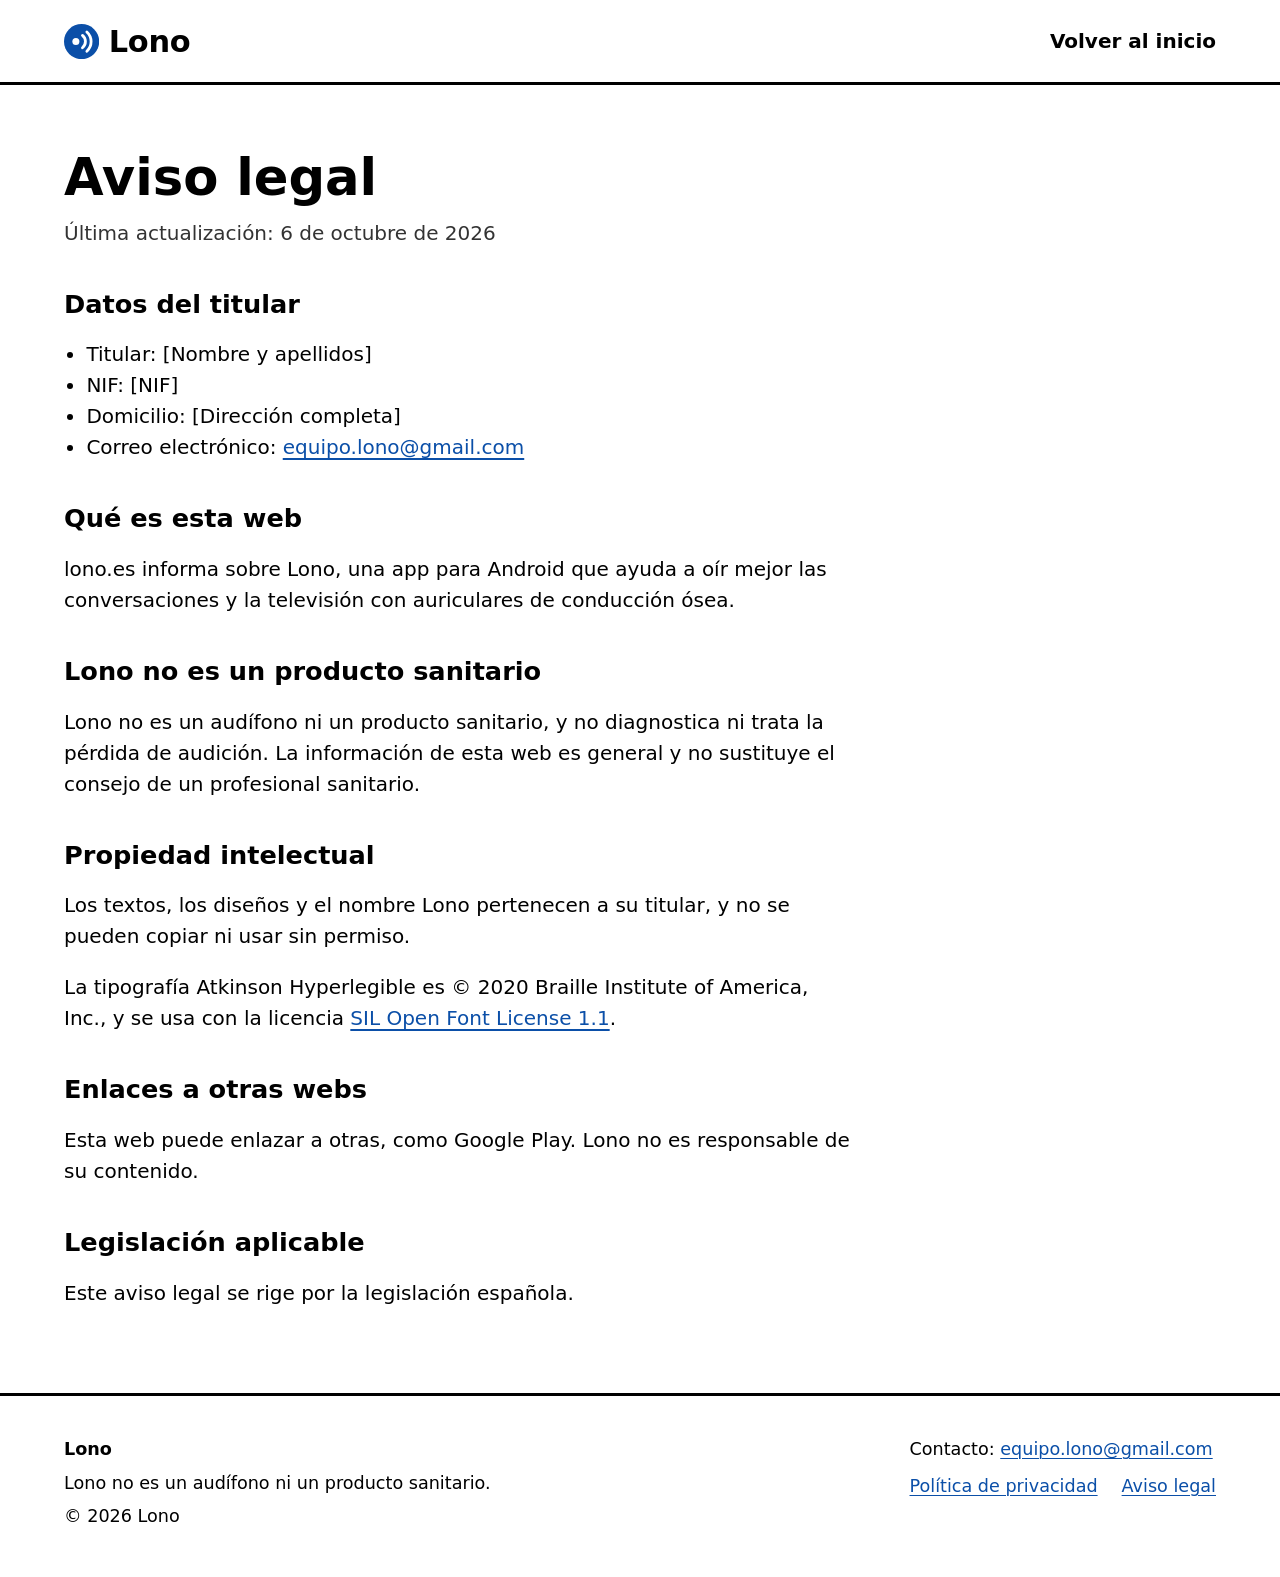
==== aviso-legal.html @ 9894922c "Add files via upload" ====
<!doctype html>
<html lang="es">
<head>
  <meta charset="utf-8">
  <meta name="viewport" content="width=device-width, initial-scale=1">
  <title>Aviso legal de Lono</title>
  <meta name="description" content="Datos del titular de lono.es y condiciones de uso de la web.">
  <meta name="theme-color" content="#0B4FA8">
  <link rel="icon" href="favicon.svg" type="image/svg+xml">
  <link rel="stylesheet" href="estilos.css">
</head>
<body>
  <a class="skip" href="#contenido">Saltar al contenido</a>

  <header class="site-header">
    <div class="wrap">
      <a class="brand" href="./" aria-label="Lono, inicio">
        <svg class="brand-mark" viewBox="0 0 40 40" aria-hidden="true">
          <circle cx="20" cy="20" r="20" fill="#0B4FA8"/>
          <circle cx="13.5" cy="20" r="4" fill="#FFFFFF"/>
          <path d="M21 13a9 9 0 0 1 0 14" fill="none" stroke="#FFFFFF" stroke-width="3.2" stroke-linecap="round"/>
          <path d="M26 9a15 15 0 0 1 0 22" fill="none" stroke="#FFFFFF" stroke-width="3.2" stroke-linecap="round"/>
        </svg>
        Lono
      </a>
      <nav class="site-nav" aria-label="Principal">
        <ul>
          <li><a href="./">Volver al inicio</a></li>
        </ul>
      </nav>
    </div>
  </header>

  <main id="contenido" class="legal">
    <div class="wrap">
      <h1>Aviso legal</h1>
      <p class="updated">Última actualización: 6 de octubre de 2026</p>

      <h2>Datos del titular</h2>
      <ul>
        <li>Titular: [Nombre y apellidos]</li>
        <li>NIF: [NIF]</li>
        <li>Domicilio: [Dirección completa]</li>
        <li>Correo electrónico: <a href="mailto:equipo.lono@gmail.com">equipo.lono@gmail.com</a></li>
      </ul>

      <h2>Qué es esta web</h2>
      <p>lono.es informa sobre Lono, una app para Android que ayuda a oír mejor las conversaciones y la televisión con auriculares de conducción ósea.</p>

      <h2>Lono no es un producto sanitario</h2>
      <p>Lono no es un audífono ni un producto sanitario, y no diagnostica ni trata la pérdida de audición. La información de esta web es general y no sustituye el consejo de un profesional sanitario.</p>

      <h2>Propiedad intelectual</h2>
      <p>Los textos, los diseños y el nombre Lono pertenecen a su titular, y no se pueden copiar ni usar sin permiso.</p>
      <p>La tipografía Atkinson Hyperlegible es © 2020 Braille Institute of America, Inc., y se usa con la licencia <a href="fuentes/OFL.txt">SIL Open Font License 1.1</a>.</p>

      <h2>Enlaces a otras webs</h2>
      <p>Esta web puede enlazar a otras, como Google Play. Lono no es responsable de su contenido.</p>

      <h2>Legislación aplicable</h2>
      <p>Este aviso legal se rige por la legislación española.</p>
    </div>
  </main>

  <footer class="site-footer">
    <div class="wrap">
      <div>
        <p><strong>Lono</strong></p>
        <p>Lono no es un audífono ni un producto sanitario.</p>
        <p>© 2026 Lono</p>
      </div>
      <div>
        <p>Contacto: <a href="mailto:equipo.lono@gmail.com">equipo.lono@gmail.com</a></p>
        <ul class="footer-links">
          <li><a href="privacidad.html">Política de privacidad</a></li>
          <li><a href="aviso-legal.html" aria-current="page">Aviso legal</a></li>
        </ul>
      </div>
    </div>
  </footer>
</body>
</html>
---- estilos.css ----
/* Lono: hoja de estilos de la web */

@font-face {
  font-family: "Atkinson Hyperlegible";
  src: url("fuentes/atkinson-400.woff2") format("woff2");
  font-weight: 400;
  font-style: normal;
  font-display: swap;
}
@font-face {
  font-family: "Atkinson Hyperlegible";
  src: url("fuentes/atkinson-700.woff2") format("woff2");
  font-weight: 700;
  font-style: normal;
  font-display: swap;
}

:root {
  --ink: #000000;
  --muted: #333333;
  --blue: #0B4FA8;
  --blue-dark: #083B7E;
  --tint: #F0F5FC;
  --ring: #DCE8F7;
  --ring-soft: #EEF4FB;
  --paper: #FFFFFF;
  --line: #000000;
  --measure: 62ch;
  --page: 72rem;
}

*, *::before, *::after { box-sizing: border-box; }

html {
  -webkit-text-size-adjust: 100%;
  scroll-padding-top: 1rem;
}

body {
  margin: 0;
  background: var(--paper);
  color: var(--ink);
  font-family: "Atkinson Hyperlegible", "Segoe UI", system-ui, -apple-system, Roboto, Arial, sans-serif;
  font-size: 1.25rem;
  line-height: 1.55;
}

svg { display: block; max-width: 100%; }

a {
  color: var(--blue);
  text-decoration-thickness: 0.08em;
  text-underline-offset: 0.18em;
}
a:hover { color: var(--blue-dark); }

:focus-visible {
  outline: 4px solid var(--blue);
  outline-offset: 4px;
  border-radius: 6px;
}

.skip {
  position: absolute;
  left: 1rem;
  top: -5rem;
  z-index: 10;
  padding: 0.6rem 1rem;
  border-radius: 10px;
  background: var(--ink);
  color: #FFFFFF;
}
.skip:focus { top: 1rem; color: #FFFFFF; }

.wrap {
  width: min(100% - 2.5rem, var(--page));
  margin-inline: auto;
}

/* Cabecera */

.site-header { border-bottom: 3px solid var(--line); }
.site-header .wrap {
  display: flex;
  flex-wrap: wrap;
  align-items: center;
  justify-content: space-between;
  gap: 1rem 2rem;
  padding-block: 1.1rem;
}

.brand {
  display: inline-flex;
  align-items: center;
  gap: 0.6rem;
  color: var(--ink);
  font-size: 1.9rem;
  font-weight: 700;
  letter-spacing: -0.01em;
  text-decoration: none;
}
.brand:hover { color: var(--ink); }
.brand-mark { width: 2.2rem; height: 2.2rem; }

.site-nav ul {
  display: flex;
  flex-wrap: wrap;
  gap: 0.4rem 1.6rem;
  margin: 0;
  padding: 0;
  list-style: none;
}
.site-nav a {
  padding: 0.3rem 0;
  border-bottom: 3px solid transparent;
  color: var(--ink);
  font-weight: 700;
  text-decoration: none;
}
.site-nav a:hover { border-bottom-color: var(--blue); color: var(--ink); }

/* Portada */

.hero .wrap {
  display: grid;
  grid-template-columns: 1.15fr 0.85fr;
  align-items: center;
  gap: 3rem;
  padding-block: clamp(3rem, 8vw, 6rem);
}
.hero h1 {
  max-width: 14ch;
  text-wrap: balance;
  margin: 0 0 1.25rem;
  font-size: clamp(2.6rem, 6vw, 4.6rem);
  line-height: 1.04;
  letter-spacing: -0.02em;
}
.hero .lead {
  max-width: 34ch;
  margin: 0 0 2rem;
  font-size: clamp(1.3rem, 2.2vw, 1.6rem);
  line-height: 1.45;
}

.actions { display: flex; flex-wrap: wrap; gap: 1rem; }

.button {
  display: inline-flex;
  align-items: center;
  justify-content: center;
  min-height: 3.75rem;
  padding: 0.8rem 1.6rem;
  border: 3px solid var(--blue);
  border-radius: 16px;
  background: var(--blue);
  color: #FFFFFF;
  font: inherit;
  font-size: 1.25rem;
  font-weight: 700;
  text-align: center;
  text-decoration: none;
  cursor: pointer;
}
.button:hover { border-color: var(--blue-dark); background: var(--blue-dark); color: #FFFFFF; }

.button.button-quiet { border-color: var(--line); background: var(--paper); color: var(--ink); }
.button.button-quiet:hover { background: var(--tint); color: var(--ink); }

.button.button-soon {
  border: 3px dashed #8A949E;
  background: var(--paper);
  color: var(--muted);
  cursor: default;
}
.button.button-soon:hover { background: var(--paper); color: var(--muted); }

/* El botón grande de demostración */

.demo {
  display: flex;
  flex-direction: column;
  align-items: center;
  gap: 1.25rem;
}
.rings {
  position: relative;
  display: grid;
  place-items: center;
  width: clamp(15rem, 30vw, 20rem);
  aspect-ratio: 1;
  border-radius: 50%;
}
.rings::before,
.rings::after {
  content: "";
  position: absolute;
  border-radius: 50%;
}
.rings::before { inset: 0; background: var(--ring-soft); }
.rings::after { inset: 6%; background: var(--ring); }

.big-button {
  position: relative;
  z-index: 1;
  display: grid;
  place-items: center;
  width: 78%;
  aspect-ratio: 1;
  padding: 1rem;
  border: clamp(8px, 1.1vw, 12px) solid var(--blue);
  border-radius: 50%;
  background: var(--paper);
  color: var(--blue);
  font: inherit;
  font-size: clamp(1.4rem, 2.4vw, 1.9rem);
  font-weight: 700;
  line-height: 1.15;
  cursor: pointer;
}
.big-button:hover { background: var(--tint); }
.big-button .stop {
  display: none;
  width: 2.6rem;
  height: 2.6rem;
  margin: 0 auto 0.7rem;
  border-radius: 8px;
  background: currentColor;
}

.is-listening .big-button { background: var(--blue); color: #FFFFFF; }
.is-listening .big-button:hover { background: var(--blue-dark); }
.is-listening .big-button .stop { display: block; }
.is-listening .rings::before { animation: pulse 2.4s ease-out infinite; }

@keyframes pulse {
  from { transform: scale(1); opacity: 1; }
  to { transform: scale(1.18); opacity: 0; }
}

.demo-note {
  max-width: 26ch;
  min-height: 3.4em;
  margin: 0;
  color: var(--muted);
  font-size: 1.1rem;
  text-align: center;
}

/* Secciones */

.section {
  padding-block: clamp(3rem, 7vw, 5rem);
  border-top: 3px solid var(--line);
}
.section-tint { background: var(--tint); }
.section h2 {
  text-wrap: balance;
  margin: 0 0 1rem;
  font-size: clamp(1.9rem, 3.6vw, 2.6rem);
  line-height: 1.12;
  letter-spacing: -0.01em;
}
.section .intro { max-width: var(--measure); margin: 0 0 2.5rem; }

/* Pasos: sí son una secuencia, por eso van numerados */

.steps {
  display: grid;
  grid-template-columns: repeat(3, 1fr);
  gap: 2rem;
  margin: 0;
  padding: 0;
  list-style: none;
  counter-reset: step;
}
.steps li { counter-increment: step; }
.steps li::before {
  content: counter(step);
  display: grid;
  place-items: center;
  width: 3.4rem;
  height: 3.4rem;
  margin-bottom: 1rem;
  border-radius: 50%;
  background: var(--blue);
  color: #FFFFFF;
  font-size: 1.6rem;
  font-weight: 700;
}
.steps h3 { margin: 0 0 0.4rem; font-size: 1.5rem; line-height: 1.2; }
.steps p { max-width: 30ch; margin: 0; }

/* Ventajas */

.features {
  display: grid;
  grid-template-columns: repeat(2, 1fr);
  gap: 2.25rem 3rem;
  margin: 0;
  padding: 0;
  list-style: none;
}
.features li {
  display: grid;
  grid-template-columns: auto 1fr;
  align-items: start;
  gap: 1.1rem;
}
.features .icon {
  display: grid;
  place-items: center;
  width: 3.2rem;
  height: 3.2rem;
  border: 2px solid var(--blue);
  border-radius: 14px;
  background: var(--tint);
  color: var(--blue);
}
.features .icon svg { width: 1.8rem; height: 1.8rem; }
.features h3 { margin: 0 0 0.3rem; font-size: 1.35rem; line-height: 1.25; }
.features p { max-width: 40ch; margin: 0; }

/* Texto a dos columnas */

.split {
  display: grid;
  grid-template-columns: 1fr 1fr;
  align-items: start;
  gap: 3rem;
}
.split p { max-width: var(--measure); margin: 0 0 1rem; }

/* Preguntas frecuentes */

.faq { max-width: 48rem; }
.faq details { border-bottom: 2px solid var(--line); }
.faq details:first-of-type { border-top: 2px solid var(--line); }
.faq summary {
  display: flex;
  align-items: center;
  justify-content: space-between;
  gap: 1rem;
  padding: 1.1rem 0;
  font-size: 1.35rem;
  font-weight: 700;
  list-style: none;
  cursor: pointer;
}
.faq summary::-webkit-details-marker { display: none; }
.faq summary::after {
  content: "+";
  flex-shrink: 0;
  color: var(--blue);
  font-size: 2rem;
  line-height: 1;
}
.faq details[open] summary::after { content: "−"; }
.faq details p { max-width: var(--measure); margin: 0 0 1.25rem; }

/* Pie */

.site-footer {
  padding-block: 2.5rem;
  border-top: 3px solid var(--line);
  font-size: 1.1rem;
}
.site-footer .wrap {
  display: flex;
  flex-wrap: wrap;
  justify-content: space-between;
  gap: 1.5rem;
}
.site-footer p { margin: 0 0 0.4rem; }
.footer-links {
  display: flex;
  flex-wrap: wrap;
  gap: 0.5rem 1.5rem;
  margin: 0.6rem 0 0;
  padding: 0;
  list-style: none;
}

/* Páginas legales */

.legal { padding-block: clamp(2.5rem, 6vw, 4rem); }
.legal h1 {
  margin: 0 0 0.75rem;
  font-size: clamp(2.2rem, 4.5vw, 3.2rem);
  line-height: 1.1;
}
.legal .updated { margin: 0 0 2.5rem; color: var(--muted); }
.legal h2 { margin: 2.5rem 0 0.75rem; font-size: 1.6rem; line-height: 1.2; }
.legal p,
.legal li { max-width: var(--measure); }
.legal ul { padding-left: 1.4rem; }
.table-scroll { max-width: 100%; overflow-x: auto; }
.legal table {
  width: 100%;
  min-width: 34rem;
  margin: 1rem 0;
  border-collapse: collapse;
}
.legal th,
.legal td {
  padding: 0.75rem 1rem 0.75rem 0;
  border-bottom: 2px solid var(--line);
  text-align: left;
  vertical-align: top;
}

/* Móviles y tabletas */

@media (max-width: 860px) {
  .hero .wrap { grid-template-columns: 1fr; gap: 2.5rem; }
  .steps,
  .features,
  .split { grid-template-columns: 1fr; }
  .split { gap: 1.5rem; }
}

@media (prefers-reduced-motion: reduce) {
  .is-listening .rings::before { animation: none; }
}
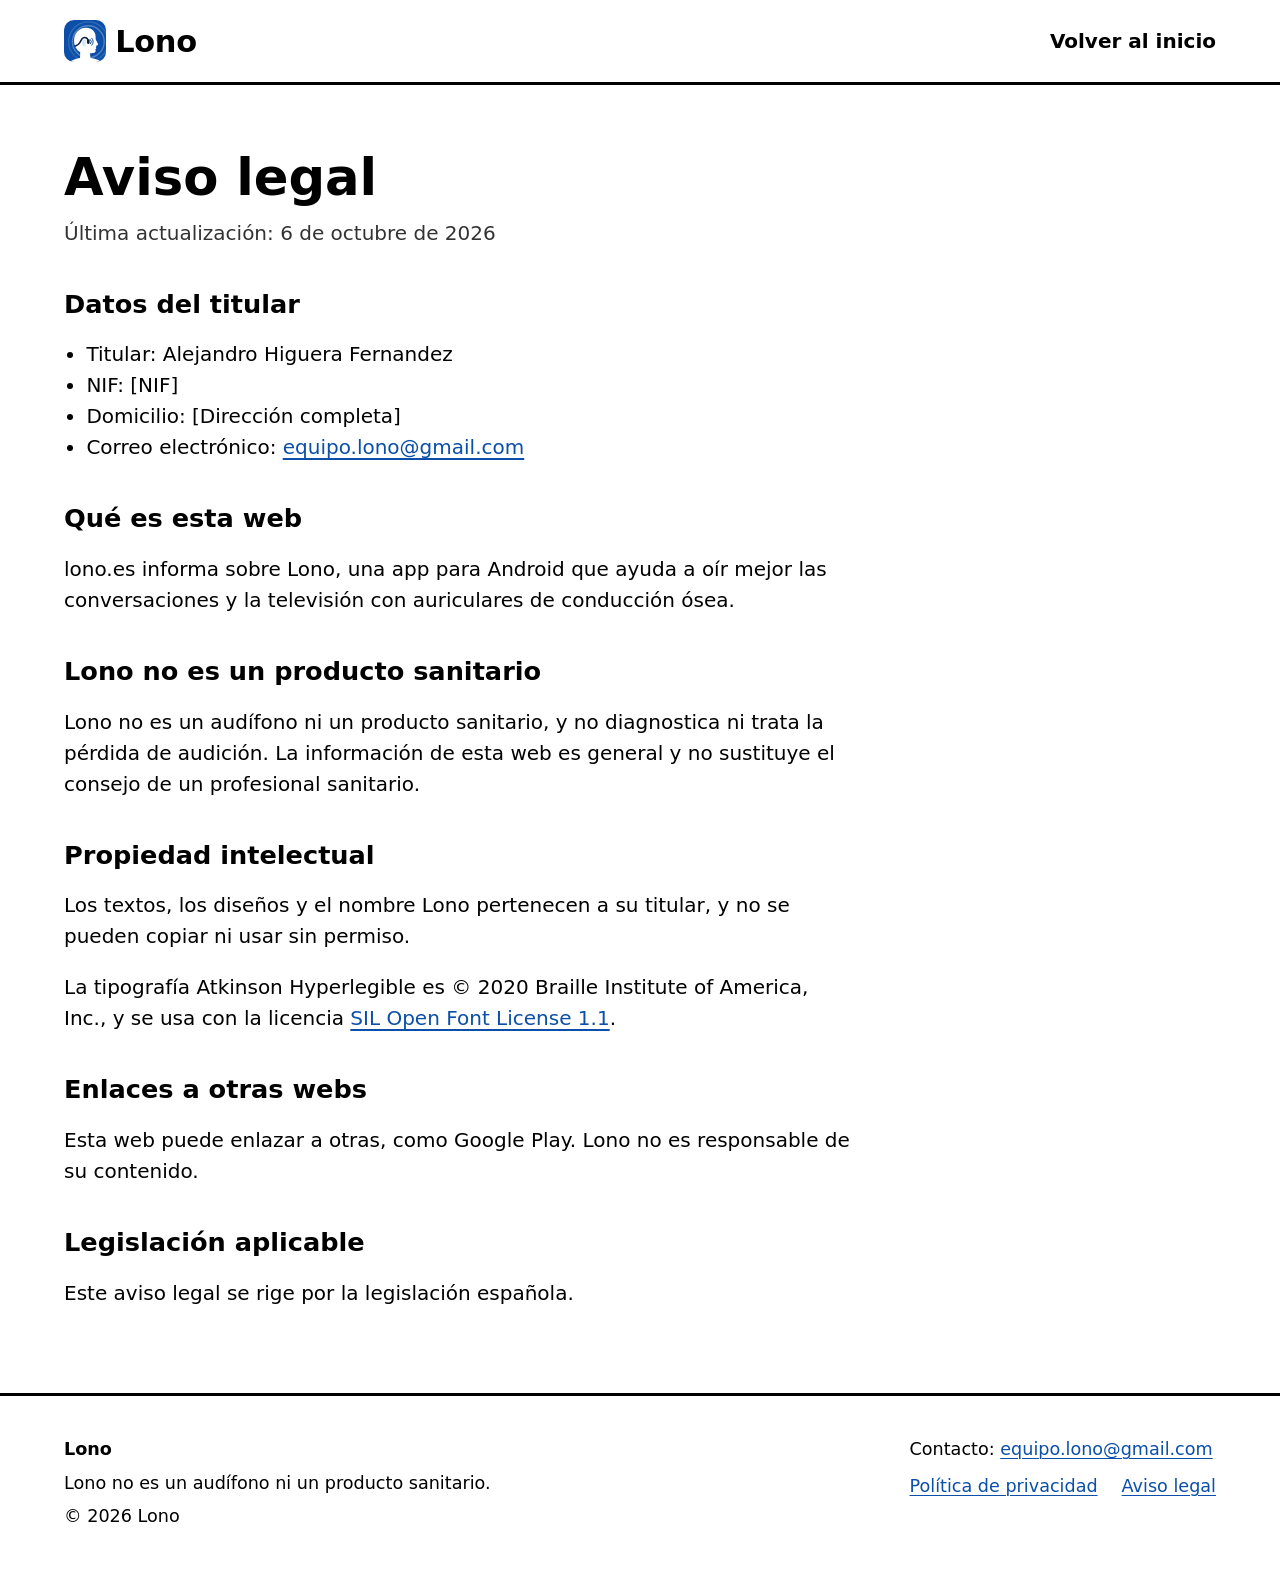
==== commit be91af3d: "Update aviso-legal.html" ====
--- a/aviso-legal.html
+++ b/aviso-legal.html
@@ -38,7 +38,7 @@
 
       <h2>Datos del titular</h2>
       <ul>
-        <li>Titular: [Nombre y apellidos]</li>
+        <li>Titular: Alejandro Higuera Fernandez</li>
         <li>NIF: [NIF]</li>
         <li>Domicilio: [Dirección completa]</li>
         <li>Correo electrónico: <a href="mailto:equipo.lono@gmail.com">equipo.lono@gmail.com</a></li>
--- a/estilos.css
+++ b/estilos.css
@@ -100,7 +100,16 @@
   text-decoration: none;
 }
 .brand:hover { color: var(--ink); }
-.brand-mark { width: 2.2rem; height: 2.2rem; }
+/* El logo: el icono de la app (favicon.svg) sustituye al dibujo antiguo */
+.brand-mark { display: none; }
+.brand::before {
+  content: "";
+  flex-shrink: 0;
+  width: 2.6rem;
+  height: 2.6rem;
+  border-radius: 24%;
+  background: url("favicon.svg") center / cover no-repeat;
+}
 
 .site-nav ul {
   display: flex;
